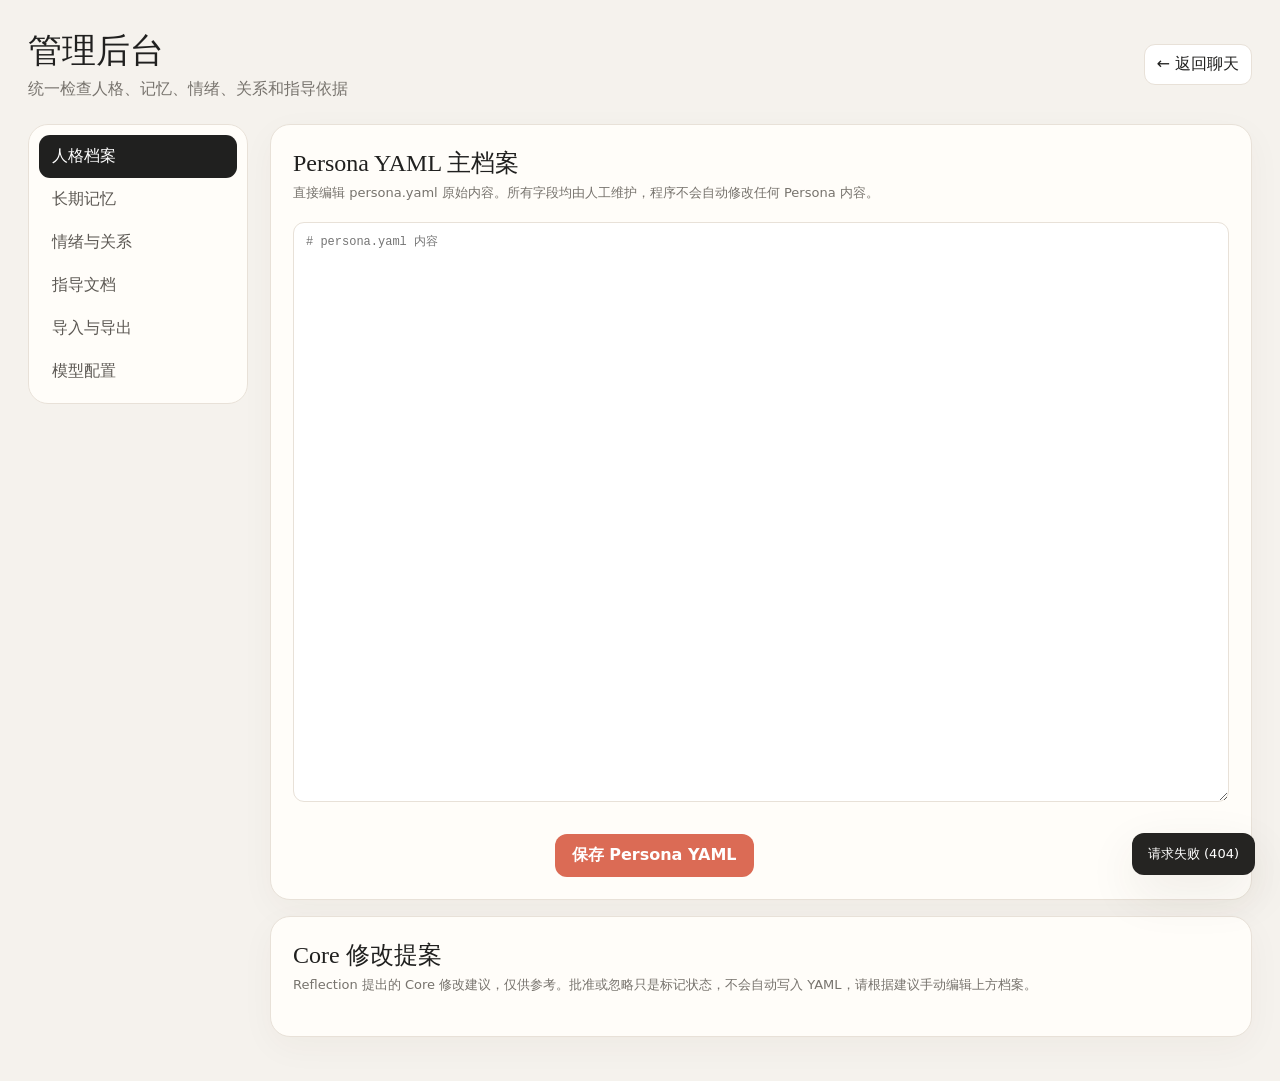
==== static/admin.html @ af9d1a65 "适配了一下online模型" ====
<!doctype html>
<html lang="zh-CN">
<head>
  <meta charset="utf-8">
  <meta name="viewport" content="width=device-width,initial-scale=1">
  <title>Persona Chat · 管理后台</title>
  <link rel="stylesheet" href="/static/styles.css?v=20260731-admin-refresh">
  <script defer src="/static/admin.js?v=20260811-agent-models"></script>
</head>
<body class="admin-page">
  <main class="admin-shell">
    <header class="admin-header"><div class="admin-title"><h1>管理后台</h1><p>统一检查人格、记忆、情绪、关系和指导依据</p></div><a class="ghost" href="/">← 返回聊天</a></header>
    <div class="admin-layout">
      <nav class="admin-nav">
        <button class="tab-button active" data-tab="persona">人格档案</button>
        <button class="tab-button" data-tab="memory">长期记忆</button>
        <button class="tab-button" data-tab="state">情绪与关系</button>
        <button class="tab-button" data-tab="guidance">指导文档</button>
        <button class="tab-button" data-tab="data">导入与导出</button>
        <button class="tab-button" data-tab="model">模型配置</button>
      </nav>
      <section class="admin-content">
        <div class="tab-panel active" id="tab-persona">
          <article class="panel-card"><h2>Persona YAML 主档案</h2><p>直接编辑 persona.yaml 原始内容。所有字段均由人工维护，程序不会自动修改任何 Persona 内容。</p><form id="personaProfileForm" class="form-grid persona-profile-form"></form></article>
          <article class="panel-card"><h2>Core 修改提案</h2><p>Reflection 提出的 Core 修改建议，仅供参考。批准或忽略只是标记状态，不会自动写入 YAML，请根据建议手动编辑上方档案。</p><div id="proposalList" class="list"></div></article>
        </div>
        <div class="tab-panel" id="tab-memory">
          <article class="panel-card"><h2>AI Memory</h2><p>这里只维护 AI 自身可被视为事实的长期记忆。它只能来自后台手工录入、YAML 直改或历史资料导入，不会从聊天自动生成。</p><form id="aiMemoryForm" class="form-grid"><div class="field"><label>分类</label><select id="aiMemoryCategory"><option value="episodic">episodic</option><option value="semantic">semantic</option><option value="emotional">emotional</option><option value="shared_experience">shared_experience</option></select></div><div class="field"><label>内容</label><input id="aiMemoryContent" required placeholder="例如：我和对方第一次一起看海"></div><div class="field"><label>来源</label><input id="aiMemorySource" placeholder="例如：admin / import"></div><div class="form-actions"><button class="primary">添加 AI Memory</button></div></form><div class="list" id="aiMemoryList"></div></article>
          <article class="panel-card"><h2>Contact Memory</h2><p>这部分来自当前联系人的聊天总结，只保留 episodic / semantic / emotional。Reflection 会自动提取，你也可以手工补充或删除。</p><form id="memoryForm" class="form-grid"><div class="field"><label>分类</label><select id="memoryCategory"></select></div><div class="field"><label>内容</label><input id="memoryContent" required placeholder="例如：对方喜欢猫"></div><div class="field"><label><input id="memorySensitive" type="checkbox"> 标记为敏感信息</label></div><div class="form-actions"><button class="primary">添加 Contact Memory</button></div></form><div class="list" id="memoryList"></div></article>
        </div>
        <div class="tab-panel" id="tab-state">
          <article class="panel-card"><h2>关系状态</h2><p>当前实现会持续维护六个关系维度，并在严重事件时允许阶段降级。这里可以手工确认阶段，同时查看最近变化记录。</p><div class="form-grid"><div class="field"><label>当前阶段</label><select id="relationshipLevel"></select></div><div class="field"><label>阶段说明</label><div id="relationshipSuggestion" class="code-note">暂无阶段说明</div></div></div><div id="relationshipDimensions" class="metric-grid"></div><div class="form-actions"><button id="saveRelationship" class="primary">保存当前阶段</button></div></article>
          <article class="panel-card"><h2>关系事件</h2><p>每次 LLM 判断导致的分值变化都会记录在案，便于检查为什么信任、熟悉度或亲密感发生波动。</p><div class="list" id="relationshipEventList"></div></article>
          <article class="panel-card"><h2>情绪记录</h2><p>置信度低于 0.75 的情绪默认等待人工确认。</p><div class="list" id="emotionList"></div></article>
        </div>
        <div class="tab-panel" id="tab-guidance">
          <article class="panel-card"><h2>聊天指导文档</h2><p>当前支持 Markdown。本地关键词检索会按章节选取最相关片段。</p><div class="split"><div><div class="list" id="guidanceList"></div></div><form id="guidanceForm"><div class="field"><label>文件名</label><input id="guidanceName" placeholder="聊天原则.md" required></div><div class="field"><label>Markdown 内容</label><textarea id="guidanceContent" rows="15" placeholder="# 聊天原则"></textarea></div><div class="form-actions"><button class="primary">保存文档</button></div></form></div></article>
        </div>
        <div class="tab-panel" id="tab-data">
          <article class="panel-card"><h2>导入历史聊天</h2><p>每行格式为“我: 内容”或“对方: 内容”。“我”会记为已发送，“对方”会记为收到。</p><form id="importForm"><div class="field"><textarea id="importText" rows="13" placeholder="对方: 今天好累呀&#10;我: 那你先休息会儿"></textarea></div><div class="form-actions"><button class="primary">导入聊天记录</button></div></form></article>
          <article class="panel-card"><h2>数据导出</h2><p>导出联系人、真实聊天、人格、记忆、情绪、关系与生成记录为一个 JSON 文件。</p><a class="primary" href="/api/export" download>导出全部数据</a></article>
        </div>
        <div class="tab-panel" id="tab-model">
          <article class="panel-card"><h2>模型供应商</h2><p>默认供应商由 AGENT_PROMPT_COMPOSER_* 变量映射；额外供应商通过 MODEL_PROVIDERS_JSON 声明，密钥不会写入数据库。</p><div id="modelList" class="list"></div><div class="code-note">默认变量：AGENT_PROMPT_COMPOSER_BASE_URL、AGENT_PROMPT_COMPOSER_API_KEY、AGENT_PROMPT_COMPOSER_MODEL<br>可选变量：MODEL_PROVIDERS_JSON</div></article>
          <article class="panel-card">
            <h2>各节点模型配置</h2>
            <p>为每个处理节点单独指定模型名称与 Thinking 模式。保存后立即生效，无需重启，覆盖 .env 中的对应配置。</p>
            <div id="agentModelList" class="list"></div>
          </article>
        </div>
      </section>
    </div>
  </main>
  <div class="toast" id="toast"></div>
</body>
</html>
---- static/styles.css ----
.split.split-stacked{display:grid;gap:18px}.persona-section{border:1px solid var(--line);border-radius:16px;padding:18px;background:#fff}.section-heading{margin-bottom:12px}.section-heading h3{margin:0 0 4px;font-size:18px}.section-heading p{margin:0;color:var(--muted);font-size:12px}.metric-grid{display:grid;grid-template-columns:repeat(auto-fit,minmax(220px,1fr));gap:12px;margin-top:18px}.metric-card{border:1px solid var(--line);border-radius:14px;padding:14px;background:#fff}.metric-head{display:flex;justify-content:space-between;align-items:center;margin-bottom:8px;font-size:13px}.metric-head strong{font-size:20px}.metric-track{height:10px;border-radius:999px;background:#f1ebe4;overflow:hidden}.metric-track span{display:block;height:100%;border-radius:999px;background:linear-gradient(90deg,#db6b55,#e9a08f)}.proposal-item{align-items:flex-start}.badge-status{display:inline-block;margin-left:8px;padding:3px 8px;border-radius:999px;background:#f3ece6;color:#6a625b;font-size:11px;font-weight:700}.code-note{white-space:pre-wrap}@media (max-width:960px){.metric-grid{grid-template-columns:1fr}.split.split-stacked{grid-template-columns:1fr}}
:root{--bg:#f5f2ed;--panel:#fffdf9;--ink:#20201f;--muted:#77736d;--line:#e8e1d8;--accent:#db6b55;--accent-dark:#b94f3c;--soft:#f8e8e2;--green:#4c846c;--shadow:0 18px 50px rgba(70,50,35,.09);font-family:Inter,"Microsoft YaHei",system-ui,sans-serif;color:var(--ink)}*{box-sizing:border-box}body{margin:0;background:radial-gradient(circle at 85% 0,#f9ddd5 0,transparent 24%),var(--bg);min-height:100vh}button,input,textarea,select{font:inherit}.app-shell{display:grid;grid-template-columns:280px minmax(0,1fr);height:100vh;max-width:1500px;margin:auto;background:rgba(255,253,249,.78);box-shadow:var(--shadow)}.sidebar{display:flex;flex-direction:column;padding:28px 20px;border-right:1px solid var(--line);background:rgba(248,244,238,.86);backdrop-filter:blur(20px)}.brand{display:flex;align-items:center;gap:12px;margin:0 8px 36px}.brand-mark{display:grid;place-items:center;width:40px;height:40px;border-radius:14px;background:var(--ink);color:white;font-family:Georgia;font-size:22px}.brand div{display:flex;flex-direction:column}.brand small,.contact small{color:var(--muted);margin-top:3px}.section-label{margin:0 10px 10px;color:var(--muted);font-size:12px;text-transform:uppercase;letter-spacing:.13em}.contact{display:flex;gap:12px;align-items:center;border:0;border-radius:16px;padding:12px;width:100%;text-align:left;background:transparent;color:inherit}.contact.active{background:#fff;box-shadow:0 8px 24px rgba(70,50,35,.07)}.contact>span:last-child{display:flex;flex-direction:column}.avatar{display:grid;place-items:center;width:42px;height:42px;border-radius:50%;background:linear-gradient(145deg,#ecaa98,#d45d4a);color:#fff;font-weight:700}.sidebar-bottom{margin-top:auto;display:grid;gap:9px}.privacy-note{font-size:11px;line-height:1.6;color:var(--muted);padding:5px 8px}.conversation{min-width:0;display:grid;grid-template-rows:auto 1fr auto auto;height:100vh}.topbar{display:flex;justify-content:space-between;align-items:center;padding:23px 34px;border-bottom:1px solid var(--line);background:rgba(255,253,249,.8);backdrop-filter:blur(18px)}h1{font-size:20px;margin:0}.topbar p{margin:4px 0 0;color:var(--muted);font-size:12px}.status-pill,.tag{padding:7px 12px;border-radius:999px;background:#edf5f0;color:var(--green);font-size:12px}.messages{overflow:auto;padding:32px clamp(22px,7vw,110px);display:flex;flex-direction:column;gap:18px}.empty-state{margin:auto;text-align:center;color:var(--muted);max-width:360px}.empty-state strong{display:block;color:var(--ink);font:28px Georgia;margin-bottom:8px}.message{max-width:min(70%,680px);display:flex;flex-direction:column;gap:7px}.message.user{align-self:flex-start}.message.assistant{align-self:flex-end;align-items:flex-end}.bubble{padding:13px 16px;border-radius:18px;line-height:1.65;white-space:pre-wrap;word-break:break-word}.user .bubble{background:#fff;border-bottom-left-radius:5px;box-shadow:0 8px 28px rgba(70,50,35,.06)}.assistant .bubble{background:var(--ink);color:#fff;border-bottom-right-radius:5px}.message time{font-size:10px;color:var(--muted);padding:0 5px}.message-images{display:flex;gap:8px;flex-wrap:wrap}.message-images img{width:140px;height:110px;border-radius:14px;object-fit:cover}.draft-zone{padding:18px clamp(22px,7vw,110px);border-top:1px solid var(--line);background:#fffaf6;max-height:43vh;overflow:auto}.strategy{display:flex;gap:12px;align-items:flex-start;margin-bottom:12px}.strategy span{white-space:nowrap;background:var(--soft);color:var(--accent-dark);padding:5px 9px;border-radius:8px;font-size:11px;font-weight:700}.strategy p{margin:2px 0;color:#5e5751;font-size:13px;line-height:1.6}.candidate-grid{display:grid;grid-template-columns:repeat(3,1fr);gap:12px}.candidate-card{background:white;border:1px solid var(--line);border-radius:15px;padding:12px;display:grid;gap:10px}.candidate-card textarea{border:0;resize:vertical;min-height:76px;outline:0;line-height:1.55;color:var(--ink)}.candidate-actions{display:flex;gap:7px}.candidate-actions button{flex:1}.composer-wrap{padding:15px clamp(22px,7vw,110px) 18px;background:var(--panel)}.composer{display:flex;align-items:flex-end;gap:9px;background:#fff;border:1px solid var(--line);border-radius:19px;padding:8px;box-shadow:0 10px 35px rgba(70,50,35,.07)}.composer:focus-within{border-color:#df9a89;box-shadow:0 0 0 3px #f8e5df}.composer textarea{flex:1;border:0;outline:0;resize:none;max-height:130px;padding:10px 4px;background:transparent;line-height:1.5}.primary,.small-primary{border:0;border-radius:12px;background:var(--accent);color:white;padding:11px 17px;font-weight:700;cursor:pointer}.primary:hover,.small-primary:hover{background:var(--accent-dark)}button:disabled{opacity:.55;cursor:wait}.ghost,.secondary,.danger{border:1px solid var(--line);border-radius:11px;background:#fff;color:var(--ink);padding:9px 12px;text-decoration:none;cursor:pointer}.ghost:hover,.secondary:hover{background:#f7f1ec}.danger{color:#aa4435;border-color:#efd3cd}.full{width:100%}.center{text-align:center}.icon-button{display:grid;place-items:center;width:38px;height:38px;border-radius:12px;background:#f7f3ef;font-size:22px;cursor:pointer}.composer-hint{margin:7px 4px 0;font-size:10px;color:var(--muted)}.image-preview{display:flex;gap:8px;margin-bottom:8px}.preview-item{position:relative}.preview-item img{width:68px;height:58px;object-fit:cover;border-radius:10px}.preview-item button{position:absolute;right:-5px;top:-5px;border:0;width:20px;height:20px;border-radius:50%;background:#222;color:#fff;cursor:pointer}.toast{position:fixed;right:25px;bottom:25px;background:#252422;color:#fff;padding:12px 16px;border-radius:12px;box-shadow:var(--shadow);opacity:0;transform:translateY(12px);pointer-events:none;transition:.2s;max-width:460px;font-size:13px}.toast.show{opacity:1;transform:none}.hidden{display:none!important}
/* Admin */.admin-page{background:var(--bg)}.admin-shell{max-width:1280px;margin:0 auto;padding:28px}.admin-header{display:flex;justify-content:space-between;align-items:center;margin-bottom:24px}.admin-title h1{font:34px Georgia;margin-bottom:5px}.admin-title p{color:var(--muted);margin:0}.admin-layout{display:grid;grid-template-columns:220px 1fr;gap:22px}.admin-nav{background:var(--panel);border:1px solid var(--line);border-radius:20px;padding:10px;height:max-content;position:sticky;top:20px}.tab-button{width:100%;text-align:left;padding:11px 13px;border:0;background:transparent;border-radius:11px;cursor:pointer;color:#5d5954}.tab-button.active{background:var(--ink);color:white}.admin-content{min-width:0}.tab-panel{display:none}.tab-panel.active{display:block}.panel-card{background:var(--panel);border:1px solid var(--line);border-radius:20px;padding:22px;margin-bottom:16px;box-shadow:0 10px 35px rgba(70,50,35,.04)}.panel-card h2{margin:0 0 5px;font:24px Georgia}.panel-card>p{color:var(--muted);margin:0 0 20px;font-size:13px}.form-grid{display:grid;grid-template-columns:1fr 1fr;gap:15px}.field{display:grid;gap:6px}.field.full-row{grid-column:1/-1}.field label{font-size:12px;color:#645f59;font-weight:700}.field input,.field textarea,.field select,.inline-input{width:100%;border:1px solid var(--line);border-radius:11px;padding:10px 12px;background:white;outline:none}.field textarea{min-height:100px;resize:vertical}.field input:focus,.field textarea:focus,.field select:focus{border-color:#dc927f}.form-actions{display:flex;justify-content:flex-end;gap:8px;margin-top:17px}.list{display:grid;gap:9px}.list-item{display:grid;grid-template-columns:1fr auto;gap:12px;align-items:center;border:1px solid var(--line);background:white;border-radius:13px;padding:12px}.list-item h3{font-size:14px;margin:0 0 4px}.list-item p{font-size:12px;color:var(--muted);margin:0;line-height:1.5}.list-actions{display:flex;gap:6px}.badge-warn{color:#a55a23;background:#fff0db;padding:4px 8px;border-radius:99px;font-size:10px}.badge-sensitive{color:#983f58;background:#fbe8ee;padding:4px 8px;border-radius:99px;font-size:10px}.split{display:grid;grid-template-columns:1fr 1fr;gap:16px}.code-note{font-family:Consolas,monospace;background:#f5f1ec;border-radius:10px;padding:12px;font-size:12px;color:#655f58;line-height:1.6}.loading:after{content:"";display:inline-block;width:12px;height:12px;margin-left:7px;border:2px solid currentColor;border-right-color:transparent;border-radius:50%;animation:spin .7s linear infinite}@keyframes spin{to{transform:rotate(360deg)}}@media(max-width:850px){.app-shell{grid-template-columns:1fr}.sidebar{display:none}.candidate-grid,.form-grid,.split{grid-template-columns:1fr}.message{max-width:88%}.admin-layout{grid-template-columns:1fr}.admin-nav{position:static;display:flex;overflow:auto}.tab-button{white-space:nowrap;width:auto}.admin-shell{padding:16px}.topbar,.messages,.draft-zone,.composer-wrap{padding-left:17px;padding-right:17px}}
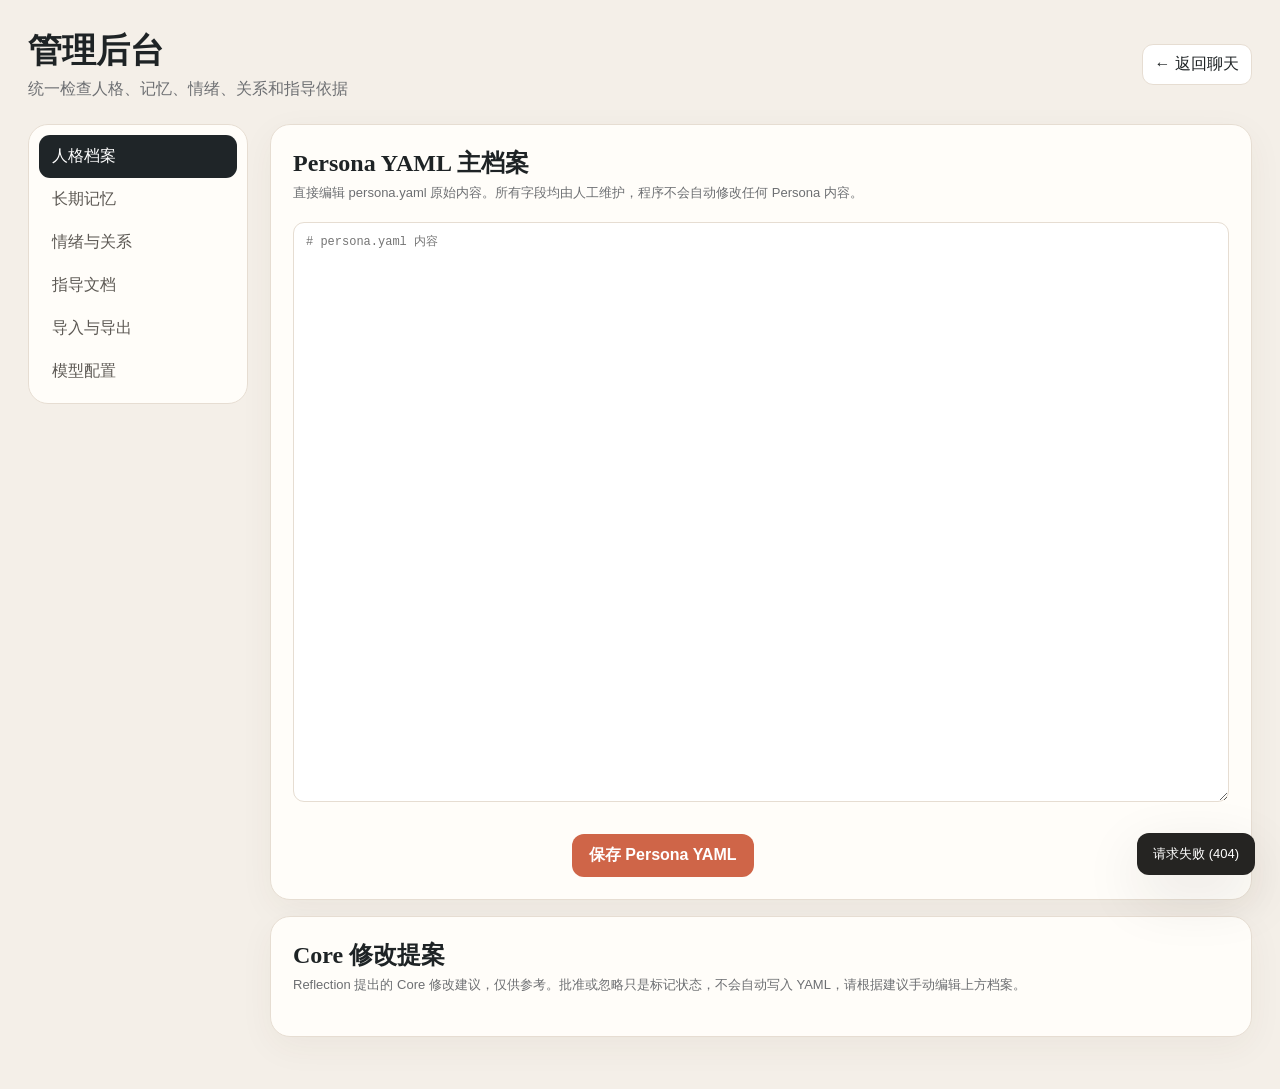
==== commit 84b584b3: "1.1.7 优化了前端设计" ====
--- a/static/admin.html
+++ b/static/admin.html
@@ -4,7 +4,7 @@
   <meta charset="utf-8">
   <meta name="viewport" content="width=device-width,initial-scale=1">
   <title>Persona Chat · 管理后台</title>
-  <link rel="stylesheet" href="/static/styles.css?v=20260731-admin-refresh">
+  <link rel="stylesheet" href="/static/styles.css?v=20260813a">
   <script defer src="/static/admin.js?v=20260811-agent-models"></script>
 </head>
 <body class="admin-page">
--- a/static/styles.css
+++ b/static/styles.css
@@ -1,3 +1,969 @@
-.split.split-stacked{display:grid;gap:18px}.persona-section{border:1px solid var(--line);border-radius:16px;padding:18px;background:#fff}.section-heading{margin-bottom:12px}.section-heading h3{margin:0 0 4px;font-size:18px}.section-heading p{margin:0;color:var(--muted);font-size:12px}.metric-grid{display:grid;grid-template-columns:repeat(auto-fit,minmax(220px,1fr));gap:12px;margin-top:18px}.metric-card{border:1px solid var(--line);border-radius:14px;padding:14px;background:#fff}.metric-head{display:flex;justify-content:space-between;align-items:center;margin-bottom:8px;font-size:13px}.metric-head strong{font-size:20px}.metric-track{height:10px;border-radius:999px;background:#f1ebe4;overflow:hidden}.metric-track span{display:block;height:100%;border-radius:999px;background:linear-gradient(90deg,#db6b55,#e9a08f)}.proposal-item{align-items:flex-start}.badge-status{display:inline-block;margin-left:8px;padding:3px 8px;border-radius:999px;background:#f3ece6;color:#6a625b;font-size:11px;font-weight:700}.code-note{white-space:pre-wrap}@media (max-width:960px){.metric-grid{grid-template-columns:1fr}.split.split-stacked{grid-template-columns:1fr}}
-:root{--bg:#f5f2ed;--panel:#fffdf9;--ink:#20201f;--muted:#77736d;--line:#e8e1d8;--accent:#db6b55;--accent-dark:#b94f3c;--soft:#f8e8e2;--green:#4c846c;--shadow:0 18px 50px rgba(70,50,35,.09);font-family:Inter,"Microsoft YaHei",system-ui,sans-serif;color:var(--ink)}*{box-sizing:border-box}body{margin:0;background:radial-gradient(circle at 85% 0,#f9ddd5 0,transparent 24%),var(--bg);min-height:100vh}button,input,textarea,select{font:inherit}.app-shell{display:grid;grid-template-columns:280px minmax(0,1fr);height:100vh;max-width:1500px;margin:auto;background:rgba(255,253,249,.78);box-shadow:var(--shadow)}.sidebar{display:flex;flex-direction:column;padding:28px 20px;border-right:1px solid var(--line);background:rgba(248,244,238,.86);backdrop-filter:blur(20px)}.brand{display:flex;align-items:center;gap:12px;margin:0 8px 36px}.brand-mark{display:grid;place-items:center;width:40px;height:40px;border-radius:14px;background:var(--ink);color:white;font-family:Georgia;font-size:22px}.brand div{display:flex;flex-direction:column}.brand small,.contact small{color:var(--muted);margin-top:3px}.section-label{margin:0 10px 10px;color:var(--muted);font-size:12px;text-transform:uppercase;letter-spacing:.13em}.contact{display:flex;gap:12px;align-items:center;border:0;border-radius:16px;padding:12px;width:100%;text-align:left;background:transparent;color:inherit}.contact.active{background:#fff;box-shadow:0 8px 24px rgba(70,50,35,.07)}.contact>span:last-child{display:flex;flex-direction:column}.avatar{display:grid;place-items:center;width:42px;height:42px;border-radius:50%;background:linear-gradient(145deg,#ecaa98,#d45d4a);color:#fff;font-weight:700}.sidebar-bottom{margin-top:auto;display:grid;gap:9px}.privacy-note{font-size:11px;line-height:1.6;color:var(--muted);padding:5px 8px}.conversation{min-width:0;display:grid;grid-template-rows:auto 1fr auto auto;height:100vh}.topbar{display:flex;justify-content:space-between;align-items:center;padding:23px 34px;border-bottom:1px solid var(--line);background:rgba(255,253,249,.8);backdrop-filter:blur(18px)}h1{font-size:20px;margin:0}.topbar p{margin:4px 0 0;color:var(--muted);font-size:12px}.status-pill,.tag{padding:7px 12px;border-radius:999px;background:#edf5f0;color:var(--green);font-size:12px}.messages{overflow:auto;padding:32px clamp(22px,7vw,110px);display:flex;flex-direction:column;gap:18px}.empty-state{margin:auto;text-align:center;color:var(--muted);max-width:360px}.empty-state strong{display:block;color:var(--ink);font:28px Georgia;margin-bottom:8px}.message{max-width:min(70%,680px);display:flex;flex-direction:column;gap:7px}.message.user{align-self:flex-start}.message.assistant{align-self:flex-end;align-items:flex-end}.bubble{padding:13px 16px;border-radius:18px;line-height:1.65;white-space:pre-wrap;word-break:break-word}.user .bubble{background:#fff;border-bottom-left-radius:5px;box-shadow:0 8px 28px rgba(70,50,35,.06)}.assistant .bubble{background:var(--ink);color:#fff;border-bottom-right-radius:5px}.message time{font-size:10px;color:var(--muted);padding:0 5px}.message-images{display:flex;gap:8px;flex-wrap:wrap}.message-images img{width:140px;height:110px;border-radius:14px;object-fit:cover}.draft-zone{padding:18px clamp(22px,7vw,110px);border-top:1px solid var(--line);background:#fffaf6;max-height:43vh;overflow:auto}.strategy{display:flex;gap:12px;align-items:flex-start;margin-bottom:12px}.strategy span{white-space:nowrap;background:var(--soft);color:var(--accent-dark);padding:5px 9px;border-radius:8px;font-size:11px;font-weight:700}.strategy p{margin:2px 0;color:#5e5751;font-size:13px;line-height:1.6}.candidate-grid{display:grid;grid-template-columns:repeat(3,1fr);gap:12px}.candidate-card{background:white;border:1px solid var(--line);border-radius:15px;padding:12px;display:grid;gap:10px}.candidate-card textarea{border:0;resize:vertical;min-height:76px;outline:0;line-height:1.55;color:var(--ink)}.candidate-actions{display:flex;gap:7px}.candidate-actions button{flex:1}.composer-wrap{padding:15px clamp(22px,7vw,110px) 18px;background:var(--panel)}.composer{display:flex;align-items:flex-end;gap:9px;background:#fff;border:1px solid var(--line);border-radius:19px;padding:8px;box-shadow:0 10px 35px rgba(70,50,35,.07)}.composer:focus-within{border-color:#df9a89;box-shadow:0 0 0 3px #f8e5df}.composer textarea{flex:1;border:0;outline:0;resize:none;max-height:130px;padding:10px 4px;background:transparent;line-height:1.5}.primary,.small-primary{border:0;border-radius:12px;background:var(--accent);color:white;padding:11px 17px;font-weight:700;cursor:pointer}.primary:hover,.small-primary:hover{background:var(--accent-dark)}button:disabled{opacity:.55;cursor:wait}.ghost,.secondary,.danger{border:1px solid var(--line);border-radius:11px;background:#fff;color:var(--ink);padding:9px 12px;text-decoration:none;cursor:pointer}.ghost:hover,.secondary:hover{background:#f7f1ec}.danger{color:#aa4435;border-color:#efd3cd}.full{width:100%}.center{text-align:center}.icon-button{display:grid;place-items:center;width:38px;height:38px;border-radius:12px;background:#f7f3ef;font-size:22px;cursor:pointer}.composer-hint{margin:7px 4px 0;font-size:10px;color:var(--muted)}.image-preview{display:flex;gap:8px;margin-bottom:8px}.preview-item{position:relative}.preview-item img{width:68px;height:58px;object-fit:cover;border-radius:10px}.preview-item button{position:absolute;right:-5px;top:-5px;border:0;width:20px;height:20px;border-radius:50%;background:#222;color:#fff;cursor:pointer}.toast{position:fixed;right:25px;bottom:25px;background:#252422;color:#fff;padding:12px 16px;border-radius:12px;box-shadow:var(--shadow);opacity:0;transform:translateY(12px);pointer-events:none;transition:.2s;max-width:460px;font-size:13px}.toast.show{opacity:1;transform:none}.hidden{display:none!important}
-/* Admin */.admin-page{background:var(--bg)}.admin-shell{max-width:1280px;margin:0 auto;padding:28px}.admin-header{display:flex;justify-content:space-between;align-items:center;margin-bottom:24px}.admin-title h1{font:34px Georgia;margin-bottom:5px}.admin-title p{color:var(--muted);margin:0}.admin-layout{display:grid;grid-template-columns:220px 1fr;gap:22px}.admin-nav{background:var(--panel);border:1px solid var(--line);border-radius:20px;padding:10px;height:max-content;position:sticky;top:20px}.tab-button{width:100%;text-align:left;padding:11px 13px;border:0;background:transparent;border-radius:11px;cursor:pointer;color:#5d5954}.tab-button.active{background:var(--ink);color:white}.admin-content{min-width:0}.tab-panel{display:none}.tab-panel.active{display:block}.panel-card{background:var(--panel);border:1px solid var(--line);border-radius:20px;padding:22px;margin-bottom:16px;box-shadow:0 10px 35px rgba(70,50,35,.04)}.panel-card h2{margin:0 0 5px;font:24px Georgia}.panel-card>p{color:var(--muted);margin:0 0 20px;font-size:13px}.form-grid{display:grid;grid-template-columns:1fr 1fr;gap:15px}.field{display:grid;gap:6px}.field.full-row{grid-column:1/-1}.field label{font-size:12px;color:#645f59;font-weight:700}.field input,.field textarea,.field select,.inline-input{width:100%;border:1px solid var(--line);border-radius:11px;padding:10px 12px;background:white;outline:none}.field textarea{min-height:100px;resize:vertical}.field input:focus,.field textarea:focus,.field select:focus{border-color:#dc927f}.form-actions{display:flex;justify-content:flex-end;gap:8px;margin-top:17px}.list{display:grid;gap:9px}.list-item{display:grid;grid-template-columns:1fr auto;gap:12px;align-items:center;border:1px solid var(--line);background:white;border-radius:13px;padding:12px}.list-item h3{font-size:14px;margin:0 0 4px}.list-item p{font-size:12px;color:var(--muted);margin:0;line-height:1.5}.list-actions{display:flex;gap:6px}.badge-warn{color:#a55a23;background:#fff0db;padding:4px 8px;border-radius:99px;font-size:10px}.badge-sensitive{color:#983f58;background:#fbe8ee;padding:4px 8px;border-radius:99px;font-size:10px}.split{display:grid;grid-template-columns:1fr 1fr;gap:16px}.code-note{font-family:Consolas,monospace;background:#f5f1ec;border-radius:10px;padding:12px;font-size:12px;color:#655f58;line-height:1.6}.loading:after{content:"";display:inline-block;width:12px;height:12px;margin-left:7px;border:2px solid currentColor;border-right-color:transparent;border-radius:50%;animation:spin .7s linear infinite}@keyframes spin{to{transform:rotate(360deg)}}@media(max-width:850px){.app-shell{grid-template-columns:1fr}.sidebar{display:none}.candidate-grid,.form-grid,.split{grid-template-columns:1fr}.message{max-width:88%}.admin-layout{grid-template-columns:1fr}.admin-nav{position:static;display:flex;overflow:auto}.tab-button{white-space:nowrap;width:auto}.admin-shell{padding:16px}.topbar,.messages,.draft-zone,.composer-wrap{padding-left:17px;padding-right:17px}}
+:root {
+  --bg: #f4efe8;
+  --bg-soft: #fffaf2;
+  --panel: #fffdf9;
+  --panel-elevated: rgba(255, 252, 247, 0.92);
+  --ink: #1e2325;
+  --muted: #6d6f72;
+  --line: #e6ddd2;
+  --accent: #cf6548;
+  --accent-dark: #a94d35;
+  --soft: #fbe6da;
+  --green: #3f7d63;
+  --danger: #aa4435;
+  --radius-lg: 20px;
+  --radius-md: 14px;
+  --shadow-main: 0 20px 60px rgba(45, 33, 24, 0.11);
+  --shadow-soft: 0 10px 30px rgba(45, 33, 24, 0.07);
+  color: var(--ink);
+  font-family: "Avenir Next", "Segoe UI", "PingFang SC", "Hiragino Sans GB", "Microsoft YaHei", sans-serif;
+}
+
+* {
+  box-sizing: border-box;
+}
+
+html,
+body {
+  min-height: 100dvh;
+}
+
+body {
+  margin: 0;
+  background:
+    radial-gradient(circle at 78% -5%, #f9d9cc 0%, transparent 27%),
+    radial-gradient(circle at -10% 70%, #f7e6d9 0%, transparent 34%),
+    var(--bg);
+}
+
+button,
+input,
+textarea,
+select {
+  font: inherit;
+}
+
+button,
+a,
+input,
+textarea,
+select {
+  transition: background-color 0.2s ease, border-color 0.2s ease, box-shadow 0.2s ease, transform 0.2s ease;
+}
+
+button:focus-visible,
+a:focus-visible,
+input:focus-visible,
+textarea:focus-visible,
+select:focus-visible {
+  outline: 2px solid #d67558;
+  outline-offset: 2px;
+}
+
+.chat-page .app-shell,
+.admin-page .admin-shell {
+  animation: reveal-up 0.45s ease-out both;
+}
+
+@keyframes reveal-up {
+  from {
+    opacity: 0;
+    transform: translateY(8px);
+  }
+
+  to {
+    opacity: 1;
+    transform: translateY(0);
+  }
+}
+
+.app-shell {
+  display: grid;
+  grid-template-columns: 300px minmax(0, 1fr);
+  max-width: 1520px;
+  min-height: 100dvh;
+  margin: 0 auto;
+  background: var(--panel-elevated);
+  box-shadow: var(--shadow-main);
+}
+
+.sidebar {
+  display: flex;
+  flex-direction: column;
+  gap: 10px;
+  padding: 26px 20px;
+  border-right: 1px solid var(--line);
+  background: rgba(249, 244, 236, 0.9);
+  backdrop-filter: blur(16px);
+}
+
+.brand {
+  display: flex;
+  align-items: center;
+  gap: 12px;
+  margin: 0 8px 28px;
+}
+
+.brand-mark {
+  display: grid;
+  place-items: center;
+  width: 42px;
+  height: 42px;
+  border-radius: 14px;
+  background: linear-gradient(130deg, #2a3236, #1d2326);
+  color: #fff;
+  font-family: Georgia, "Times New Roman", serif;
+  font-size: 22px;
+}
+
+.brand div {
+  display: flex;
+  flex-direction: column;
+}
+
+.brand small,
+.contact small {
+  margin-top: 3px;
+  color: var(--muted);
+}
+
+.section-label {
+  margin: 0 10px 10px;
+  color: var(--muted);
+  font-size: 12px;
+  text-transform: uppercase;
+  letter-spacing: 0.13em;
+}
+
+.contact {
+  display: flex;
+  width: 100%;
+  gap: 12px;
+  align-items: center;
+  padding: 12px;
+  border: 0;
+  border-radius: 16px;
+  text-align: left;
+  color: inherit;
+  background: transparent;
+}
+
+.contact.active {
+  background: #fff;
+  box-shadow: 0 8px 24px rgba(70, 50, 35, 0.09);
+}
+
+.contact > span:last-child {
+  display: flex;
+  flex-direction: column;
+}
+
+.avatar {
+  display: grid;
+  place-items: center;
+  width: 42px;
+  height: 42px;
+  border-radius: 999px;
+  background: linear-gradient(145deg, #e9a38f, #cc5744);
+  color: #fff;
+  font-weight: 700;
+}
+
+.sidebar-bottom {
+  display: grid;
+  gap: 9px;
+  margin-top: auto;
+}
+
+.privacy-note {
+  margin: 0;
+  padding: 6px 8px;
+  color: var(--muted);
+  font-size: 11px;
+  line-height: 1.6;
+}
+
+.conversation {
+  display: grid;
+  min-width: 0;
+  min-height: 100dvh;
+  grid-template-rows: auto minmax(240px, 1fr) auto auto;
+}
+
+.topbar {
+  display: flex;
+  justify-content: space-between;
+  align-items: center;
+  gap: 16px;
+  padding: 23px 34px;
+  border-bottom: 1px solid var(--line);
+  background: rgba(255, 253, 249, 0.82);
+  backdrop-filter: blur(10px);
+}
+
+h1 {
+  margin: 0;
+  font-size: 20px;
+}
+
+.topbar p {
+  margin: 4px 0 0;
+  color: var(--muted);
+  font-size: 12px;
+}
+
+.status-pill,
+.tag {
+  display: inline-flex;
+  align-items: center;
+  justify-content: center;
+  padding: 7px 12px;
+  border-radius: 999px;
+  background: #edf5f0;
+  color: var(--green);
+  font-size: 12px;
+  font-weight: 700;
+  white-space: nowrap;
+}
+
+.messages {
+  display: flex;
+  flex-direction: column;
+  gap: 18px;
+  overflow: auto;
+  padding: 32px clamp(22px, 7vw, 110px);
+  scroll-behavior: smooth;
+}
+
+.empty-state {
+  max-width: 400px;
+  margin: auto;
+  text-align: center;
+  color: var(--muted);
+}
+
+.empty-state strong {
+  display: block;
+  margin-bottom: 8px;
+  color: var(--ink);
+  font-family: Georgia, "Times New Roman", serif;
+  font-size: 28px;
+}
+
+.message {
+  display: flex;
+  flex-direction: column;
+  gap: 7px;
+  max-width: min(72%, 700px);
+}
+
+.message.user {
+  align-self: flex-start;
+}
+
+.message.assistant {
+  align-self: flex-end;
+  align-items: flex-end;
+}
+
+.bubble {
+  padding: 13px 16px;
+  border-radius: 18px;
+  line-height: 1.65;
+  white-space: pre-wrap;
+  word-break: break-word;
+}
+
+.user .bubble {
+  background: #fff;
+  border-bottom-left-radius: 5px;
+  box-shadow: 0 8px 24px rgba(70, 50, 35, 0.08);
+}
+
+.assistant .bubble {
+  color: #fff;
+  background: #1f2629;
+  border-bottom-right-radius: 5px;
+}
+
+.message time {
+  padding: 0 5px;
+  color: var(--muted);
+  font-size: 10px;
+}
+
+.draft-zone {
+  max-height: 43vh;
+  overflow: auto;
+  padding: 18px clamp(22px, 7vw, 110px);
+  border-top: 1px solid var(--line);
+  background: linear-gradient(180deg, #fffaf6 0%, #fff7f0 100%);
+}
+
+.strategy {
+  display: flex;
+  gap: 12px;
+  align-items: flex-start;
+  margin-bottom: 12px;
+}
+
+.strategy span {
+  padding: 5px 9px;
+  border-radius: 8px;
+  color: var(--accent-dark);
+  background: var(--soft);
+  font-size: 11px;
+  font-weight: 700;
+  white-space: nowrap;
+}
+
+.strategy p {
+  margin: 2px 0;
+  color: #5e5751;
+  font-size: 13px;
+  line-height: 1.6;
+}
+
+.candidate-grid {
+  display: grid;
+  grid-template-columns: repeat(3, minmax(0, 1fr));
+  gap: 12px;
+}
+
+.candidate-card {
+  display: grid;
+  gap: 10px;
+  padding: 12px;
+  border: 1px solid var(--line);
+  border-radius: 15px;
+  background: #fff;
+  animation: reveal-up 0.3s ease-out both;
+}
+
+.candidate-mode {
+  justify-self: start;
+  padding: 3px 8px;
+  border-radius: 99px;
+  color: #615b55;
+  background: #f3ede5;
+  font-size: 10px;
+  font-weight: 700;
+}
+
+.candidate-segments {
+  justify-self: start;
+  padding: 2px 8px;
+  border-radius: 99px;
+  color: #5f7078;
+  background: #edf3f7;
+  font-size: 10px;
+}
+
+.candidate-warning {
+  margin: 0;
+  padding: 7px 9px;
+  border-radius: 8px;
+  color: #a55a23;
+  background: #fff0db;
+  font-size: 11px;
+  line-height: 1.45;
+}
+
+.candidate-card textarea {
+  min-height: 76px;
+  padding: 2px 0;
+  border: 0;
+  color: var(--ink);
+  line-height: 1.55;
+  resize: vertical;
+  outline: 0;
+}
+
+.candidate-actions {
+  display: flex;
+  gap: 7px;
+}
+
+.candidate-actions button {
+  flex: 1;
+}
+
+.composer-wrap {
+  padding: 15px clamp(22px, 7vw, 110px) 18px;
+  background: var(--panel);
+}
+
+.generation-progress {
+  margin-bottom: 10px;
+  padding: 10px 12px;
+  border: 1px solid var(--line);
+  border-radius: 14px;
+  background: #fff9f3;
+}
+
+.generation-progress-head {
+  display: flex;
+  align-items: center;
+  justify-content: space-between;
+  margin-bottom: 7px;
+  color: #5d5954;
+  font-size: 12px;
+}
+
+.generation-progress-head strong {
+  color: #433f3a;
+  font-size: 12px;
+  letter-spacing: 0.01em;
+}
+
+.generation-progress-track {
+  position: relative;
+  height: 8px;
+  overflow: hidden;
+  border-radius: 999px;
+  background: #efe4d8;
+}
+
+.generation-progress-track span {
+  display: block;
+  height: 100%;
+  width: 0;
+  border-radius: 999px;
+  background: linear-gradient(90deg, #d96d4d, #e29c70);
+  transition: width 0.28s ease;
+}
+
+.composer {
+  display: flex;
+  align-items: flex-end;
+  gap: 9px;
+  padding: 8px;
+  border: 1px solid var(--line);
+  border-radius: 19px;
+  background: #fff;
+  box-shadow: var(--shadow-soft);
+}
+
+.composer:focus-within {
+  border-color: #df9a89;
+  box-shadow: 0 0 0 3px #f8e5df;
+}
+
+.composer textarea {
+  flex: 1;
+  max-height: 130px;
+  padding: 10px 4px;
+  border: 0;
+  background: transparent;
+  line-height: 1.5;
+  resize: none;
+  outline: 0;
+}
+
+.primary,
+.small-primary {
+  padding: 11px 17px;
+  border: 0;
+  border-radius: 12px;
+  color: #fff;
+  background: var(--accent);
+  font-weight: 700;
+  cursor: pointer;
+}
+
+.primary:hover,
+.small-primary:hover {
+  background: var(--accent-dark);
+}
+
+.ghost,
+.secondary,
+.danger {
+  padding: 9px 12px;
+  border: 1px solid var(--line);
+  border-radius: 11px;
+  color: var(--ink);
+  text-decoration: none;
+  background: #fff;
+  cursor: pointer;
+}
+
+.ghost:hover,
+.secondary:hover {
+  background: #f7f1ec;
+}
+
+.danger {
+  color: var(--danger);
+  border-color: #efd3cd;
+}
+
+button:disabled {
+  opacity: 0.55;
+  cursor: wait;
+}
+
+.full {
+  width: 100%;
+}
+
+.center {
+  text-align: center;
+}
+
+.composer-hint {
+  margin: 7px 4px 0;
+  color: var(--muted);
+  font-size: 10px;
+}
+
+.debug-tools {
+  display: grid;
+  gap: 8px;
+  padding: 10px 8px;
+  border: 1px solid var(--line);
+  border-radius: var(--radius-md);
+  background: #fffaf4;
+}
+
+.debug-toggle {
+  display: flex;
+  align-items: center;
+  justify-content: space-between;
+  gap: 10px;
+  color: #5d5954;
+  font-size: 12px;
+}
+
+.debug-toggle input {
+  width: 16px;
+  height: 16px;
+}
+
+.debug-link {
+  display: inline-flex;
+  align-items: center;
+  justify-content: center;
+  padding: 9px 12px;
+  border-radius: 10px;
+  color: #a55a23;
+  background: #fff0db;
+  text-decoration: none;
+  font-size: 12px;
+  font-weight: 700;
+}
+
+.debug-note {
+  margin: 0;
+  color: #77736d;
+  font-size: 11px;
+  line-height: 1.5;
+}
+
+.loading::after {
+  content: "";
+  display: inline-block;
+  width: 12px;
+  height: 12px;
+  margin-left: 7px;
+  border: 2px solid currentColor;
+  border-right-color: transparent;
+  border-radius: 50%;
+  animation: spin 0.7s linear infinite;
+}
+
+@keyframes spin {
+  to {
+    transform: rotate(360deg);
+  }
+}
+
+.toast {
+  position: fixed;
+  right: 25px;
+  bottom: 25px;
+  max-width: 460px;
+  padding: 12px 16px;
+  border-radius: 12px;
+  color: #fff;
+  background: #252422;
+  box-shadow: var(--shadow-main);
+  font-size: 13px;
+  opacity: 0;
+  transform: translateY(12px);
+  pointer-events: none;
+  transition: opacity 0.2s ease, transform 0.2s ease;
+}
+
+.toast.show {
+  opacity: 1;
+  transform: none;
+}
+
+.hidden {
+  display: none !important;
+}
+
+/* Admin */
+.admin-page {
+  background: var(--bg);
+}
+
+.admin-shell {
+  max-width: 1280px;
+  margin: 0 auto;
+  padding: 28px;
+}
+
+.admin-header {
+  display: flex;
+  justify-content: space-between;
+  align-items: center;
+  gap: 14px;
+  margin-bottom: 24px;
+}
+
+.admin-title h1 {
+  margin: 0 0 5px;
+  font-family: Georgia, "Times New Roman", serif;
+  font-size: 34px;
+}
+
+.admin-title p {
+  margin: 0;
+  color: var(--muted);
+}
+
+.admin-layout {
+  display: grid;
+  grid-template-columns: 220px 1fr;
+  gap: 22px;
+}
+
+.admin-nav {
+  position: sticky;
+  top: 20px;
+  height: max-content;
+  padding: 10px;
+  border: 1px solid var(--line);
+  border-radius: var(--radius-lg);
+  background: var(--panel);
+}
+
+.tab-button {
+  width: 100%;
+  padding: 11px 13px;
+  border: 0;
+  border-radius: 11px;
+  text-align: left;
+  color: #5d5954;
+  background: transparent;
+  cursor: pointer;
+}
+
+.tab-button.active {
+  color: #fff;
+  background: #1f2528;
+}
+
+.admin-content {
+  min-width: 0;
+}
+
+.tab-panel {
+  display: none;
+}
+
+.tab-panel.active {
+  display: block;
+}
+
+.panel-card {
+  margin-bottom: 16px;
+  padding: 22px;
+  border: 1px solid var(--line);
+  border-radius: var(--radius-lg);
+  background: var(--panel);
+  box-shadow: 0 10px 35px rgba(70, 50, 35, 0.05);
+}
+
+.panel-card h2 {
+  margin: 0 0 5px;
+  font-family: Georgia, "Times New Roman", serif;
+  font-size: 24px;
+}
+
+.panel-card > p {
+  margin: 0 0 20px;
+  color: var(--muted);
+  font-size: 13px;
+}
+
+.form-grid {
+  display: grid;
+  grid-template-columns: 1fr 1fr;
+  gap: 15px;
+}
+
+.field {
+  display: grid;
+  gap: 6px;
+}
+
+.field.full-row {
+  grid-column: 1 / -1;
+}
+
+.field label {
+  color: #645f59;
+  font-size: 12px;
+  font-weight: 700;
+}
+
+.field input,
+.field textarea,
+.field select,
+.inline-input {
+  width: 100%;
+  padding: 10px 12px;
+  border: 1px solid var(--line);
+  border-radius: 11px;
+  background: #fff;
+  outline: none;
+}
+
+.field textarea {
+  min-height: 100px;
+  resize: vertical;
+}
+
+.field input:focus,
+.field textarea:focus,
+.field select:focus {
+  border-color: #dc927f;
+}
+
+.form-actions {
+  display: flex;
+  justify-content: flex-end;
+  gap: 8px;
+  margin-top: 17px;
+}
+
+.list {
+  display: grid;
+  gap: 9px;
+}
+
+.list-item {
+  display: grid;
+  grid-template-columns: 1fr auto;
+  gap: 12px;
+  align-items: center;
+  padding: 12px;
+  border: 1px solid var(--line);
+  border-radius: 13px;
+  background: #fff;
+}
+
+.list-item h3 {
+  margin: 0 0 4px;
+  font-size: 14px;
+}
+
+.list-item p {
+  margin: 0;
+  color: var(--muted);
+  font-size: 12px;
+  line-height: 1.5;
+}
+
+.list-actions {
+  display: flex;
+  gap: 6px;
+}
+
+.split {
+  display: grid;
+  grid-template-columns: 1fr 1fr;
+  gap: 16px;
+}
+
+.split.split-stacked {
+  display: grid;
+  gap: 18px;
+}
+
+.persona-section {
+  padding: 18px;
+  border: 1px solid var(--line);
+  border-radius: 16px;
+  background: #fff;
+}
+
+.section-heading {
+  margin-bottom: 12px;
+}
+
+.section-heading h3 {
+  margin: 0 0 4px;
+  font-size: 18px;
+}
+
+.section-heading p {
+  margin: 0;
+  color: var(--muted);
+  font-size: 12px;
+}
+
+.metric-grid {
+  display: grid;
+  grid-template-columns: repeat(auto-fit, minmax(220px, 1fr));
+  gap: 12px;
+  margin-top: 18px;
+}
+
+.metric-card {
+  padding: 14px;
+  border: 1px solid var(--line);
+  border-radius: 14px;
+  background: #fff;
+}
+
+.metric-head {
+  display: flex;
+  justify-content: space-between;
+  align-items: center;
+  margin-bottom: 8px;
+  font-size: 13px;
+}
+
+.metric-head strong {
+  font-size: 20px;
+}
+
+.metric-track {
+  height: 10px;
+  overflow: hidden;
+  border-radius: 999px;
+  background: #f1ebe4;
+}
+
+.metric-track span {
+  display: block;
+  height: 100%;
+  border-radius: 999px;
+  background: linear-gradient(90deg, #db6b55, #e9a08f);
+}
+
+.proposal-item {
+  align-items: flex-start;
+}
+
+.badge-status {
+  display: inline-block;
+  margin-left: 8px;
+  padding: 3px 8px;
+  border-radius: 999px;
+  color: #6a625b;
+  background: #f3ece6;
+  font-size: 11px;
+  font-weight: 700;
+}
+
+.badge-warn {
+  padding: 4px 8px;
+  border-radius: 99px;
+  color: #a55a23;
+  background: #fff0db;
+  font-size: 10px;
+}
+
+.badge-sensitive {
+  padding: 4px 8px;
+  border-radius: 99px;
+  color: #983f58;
+  background: #fbe8ee;
+  font-size: 10px;
+}
+
+.code-note {
+  padding: 12px;
+  border-radius: 10px;
+  color: #655f58;
+  background: #f5f1ec;
+  font-family: Consolas, monospace;
+  font-size: 12px;
+  line-height: 1.6;
+  white-space: pre-wrap;
+}
+
+@media (max-width: 980px) {
+  .app-shell {
+    grid-template-columns: 1fr;
+  }
+
+  .sidebar {
+    gap: 8px;
+    padding: 14px;
+    border-right: 0;
+    border-bottom: 1px solid var(--line);
+  }
+
+  .brand {
+    margin: 0;
+  }
+
+  .section-label {
+    margin: 4px 0 2px;
+  }
+
+  .sidebar-bottom {
+    margin-top: 0;
+    grid-template-columns: 1fr;
+  }
+
+  .conversation {
+    min-height: 0;
+  }
+
+  .topbar,
+  .messages,
+  .draft-zone,
+  .composer-wrap {
+    padding-left: 17px;
+    padding-right: 17px;
+  }
+
+  .candidate-grid,
+  .form-grid,
+  .split,
+  .split.split-stacked,
+  .metric-grid {
+    grid-template-columns: 1fr;
+  }
+
+  .message {
+    max-width: 90%;
+  }
+
+  .admin-layout {
+    grid-template-columns: 1fr;
+  }
+
+  .admin-nav {
+    position: static;
+    display: flex;
+    gap: 6px;
+    overflow: auto;
+  }
+
+  .tab-button {
+    width: auto;
+    white-space: nowrap;
+  }
+
+  .admin-shell {
+    padding: 16px;
+  }
+}
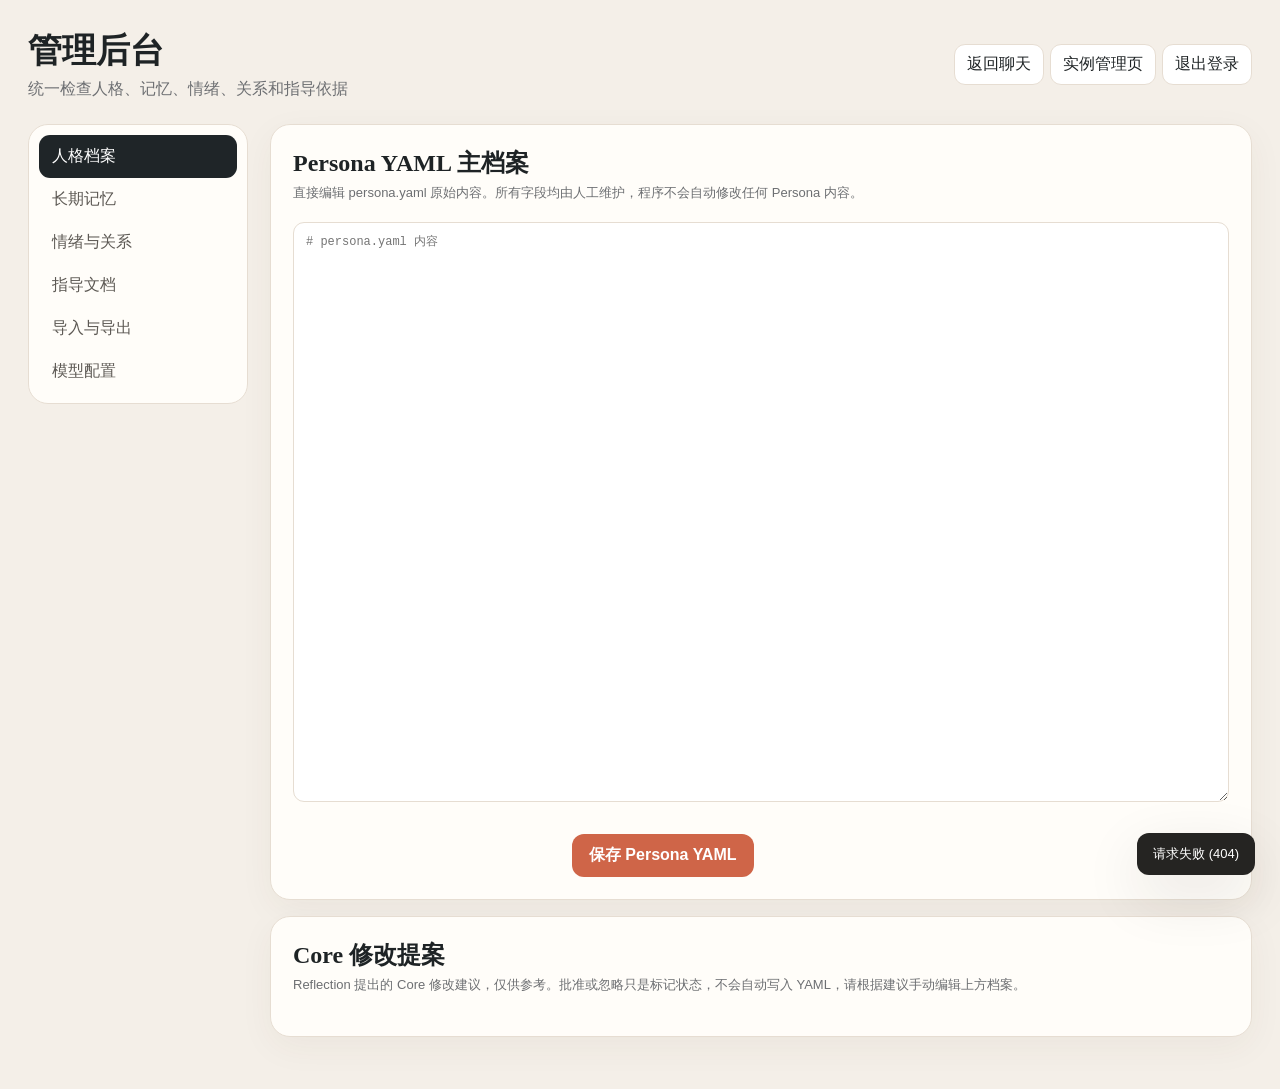
==== commit 1dbf551a: "1.2.0 加入了多用户登录" ====
--- a/static/admin.html
+++ b/static/admin.html
@@ -9,7 +9,7 @@
 </head>
 <body class="admin-page">
   <main class="admin-shell">
-    <header class="admin-header"><div class="admin-title"><h1>管理后台</h1><p>统一检查人格、记忆、情绪、关系和指导依据</p></div><a class="ghost" href="/">← 返回聊天</a></header>
+    <header class="admin-header"><div class="admin-title"><h1>管理后台</h1><p>统一检查人格、记忆、情绪、关系和指导依据</p></div><div class="list-actions"><a class="ghost" href="/">返回聊天</a><a class="ghost" href="/gateway/admin">实例管理页</a><button class="ghost" id="logoutButton" type="button">退出登录</button></div></header>
     <div class="admin-layout">
       <nav class="admin-nav">
         <button class="tab-button active" data-tab="persona">人格档案</button>
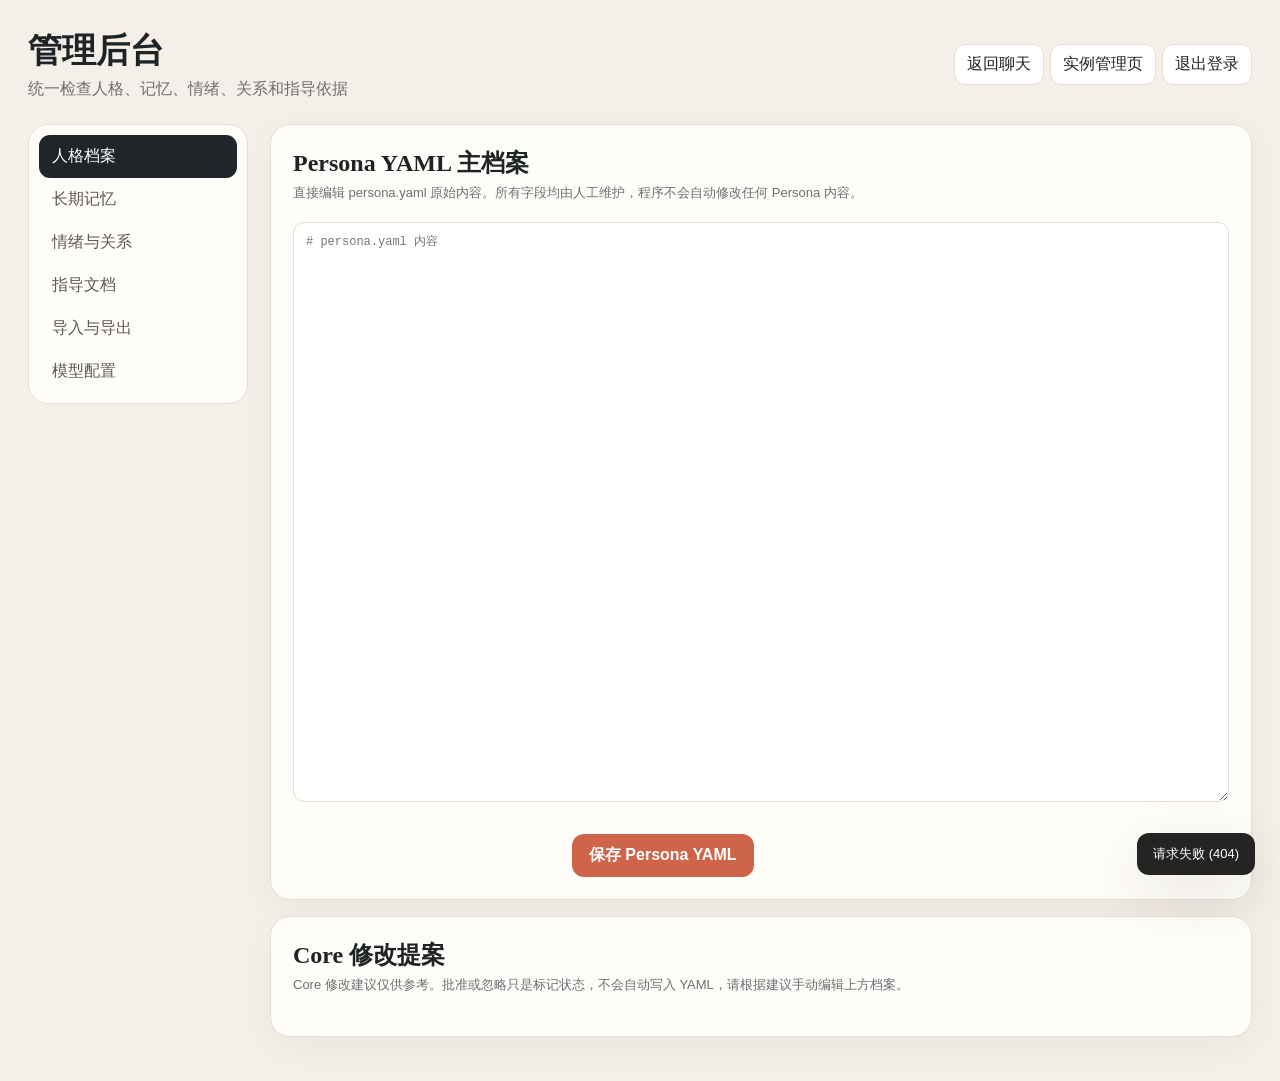
==== commit 29a85716: "2.0.0 initial version can run" ====
--- a/static/admin.html
+++ b/static/admin.html
@@ -22,11 +22,11 @@
       <section class="admin-content">
         <div class="tab-panel active" id="tab-persona">
           <article class="panel-card"><h2>Persona YAML 主档案</h2><p>直接编辑 persona.yaml 原始内容。所有字段均由人工维护，程序不会自动修改任何 Persona 内容。</p><form id="personaProfileForm" class="form-grid persona-profile-form"></form></article>
-          <article class="panel-card"><h2>Core 修改提案</h2><p>Reflection 提出的 Core 修改建议，仅供参考。批准或忽略只是标记状态，不会自动写入 YAML，请根据建议手动编辑上方档案。</p><div id="proposalList" class="list"></div></article>
+          <article class="panel-card"><h2>Core 修改提案</h2><p>Core 修改建议仅供参考。批准或忽略只是标记状态，不会自动写入 YAML，请根据建议手动编辑上方档案。</p><div id="proposalList" class="list"></div></article>
         </div>
         <div class="tab-panel" id="tab-memory">
           <article class="panel-card"><h2>AI Memory</h2><p>这里只维护 AI 自身可被视为事实的长期记忆。它只能来自后台手工录入、YAML 直改或历史资料导入，不会从聊天自动生成。</p><form id="aiMemoryForm" class="form-grid"><div class="field"><label>分类</label><select id="aiMemoryCategory"><option value="episodic">episodic</option><option value="semantic">semantic</option><option value="emotional">emotional</option><option value="shared_experience">shared_experience</option></select></div><div class="field"><label>内容</label><input id="aiMemoryContent" required placeholder="例如：我和对方第一次一起看海"></div><div class="field"><label>来源</label><input id="aiMemorySource" placeholder="例如：admin / import"></div><div class="form-actions"><button class="primary">添加 AI Memory</button></div></form><div class="list" id="aiMemoryList"></div></article>
-          <article class="panel-card"><h2>Contact Memory</h2><p>这部分来自当前联系人的聊天总结，只保留 episodic / semantic / emotional。Reflection 会自动提取，你也可以手工补充或删除。</p><form id="memoryForm" class="form-grid"><div class="field"><label>分类</label><select id="memoryCategory"></select></div><div class="field"><label>内容</label><input id="memoryContent" required placeholder="例如：对方喜欢猫"></div><div class="field"><label><input id="memorySensitive" type="checkbox"> 标记为敏感信息</label></div><div class="form-actions"><button class="primary">添加 Contact Memory</button></div></form><div class="list" id="memoryList"></div></article>
+          <article class="panel-card"><h2>Contact Memory</h2><p>这部分只从当前联系人的真实消息识别，只保留 episodic / semantic / emotional。系统会与既有记忆比对避免重复，你也可以手工补充或删除。</p><form id="memoryForm" class="form-grid"><div class="field"><label>分类</label><select id="memoryCategory"></select></div><div class="field"><label>内容</label><input id="memoryContent" required placeholder="例如：对方喜欢猫"></div><div class="field"><label><input id="memorySensitive" type="checkbox"> 标记为敏感信息</label></div><div class="form-actions"><button class="primary">添加 Contact Memory</button></div></form><div class="list" id="memoryList"></div></article>
         </div>
         <div class="tab-panel" id="tab-state">
           <article class="panel-card"><h2>关系状态</h2><p>当前实现会持续维护六个关系维度，并在严重事件时允许阶段降级。这里可以手工确认阶段，同时查看最近变化记录。</p><div class="form-grid"><div class="field"><label>当前阶段</label><select id="relationshipLevel"></select></div><div class="field"><label>阶段说明</label><div id="relationshipSuggestion" class="code-note">暂无阶段说明</div></div></div><div id="relationshipDimensions" class="metric-grid"></div><div class="form-actions"><button id="saveRelationship" class="primary">保存当前阶段</button></div></article>
@@ -41,7 +41,7 @@
           <article class="panel-card"><h2>数据导出</h2><p>导出联系人、真实聊天、人格、记忆、情绪、关系与生成记录为一个 JSON 文件。</p><a class="primary" href="/api/export" download>导出全部数据</a></article>
         </div>
         <div class="tab-panel" id="tab-model">
-          <article class="panel-card"><h2>模型供应商</h2><p>默认供应商由 AGENT_PROMPT_COMPOSER_* 变量映射；额外供应商通过 MODEL_PROVIDERS_JSON 声明，密钥不会写入数据库。</p><div id="modelList" class="list"></div><div class="code-note">默认变量：AGENT_PROMPT_COMPOSER_BASE_URL、AGENT_PROMPT_COMPOSER_API_KEY、AGENT_PROMPT_COMPOSER_MODEL<br>可选变量：MODEL_PROVIDERS_JSON</div></article>
+          <article class="panel-card"><h2>模型供应商</h2><p>默认供应商由 DEFAULT_* 变量配置；额外供应商通过 MODEL_PROVIDERS_JSON 声明，密钥不会写入数据库。</p><div id="modelList" class="list"></div><div class="code-note">默认变量：DEFAULT_BASE_URL、DEFAULT_API_KEY、DEFAULT_MODEL<br>可选变量：MODEL_PROVIDERS_JSON</div></article>
           <article class="panel-card">
             <h2>各节点模型配置</h2>
             <p>为每个处理节点单独指定模型名称与 Thinking 模式。保存后立即生效，无需重启，覆盖 .env 中的对应配置。</p>
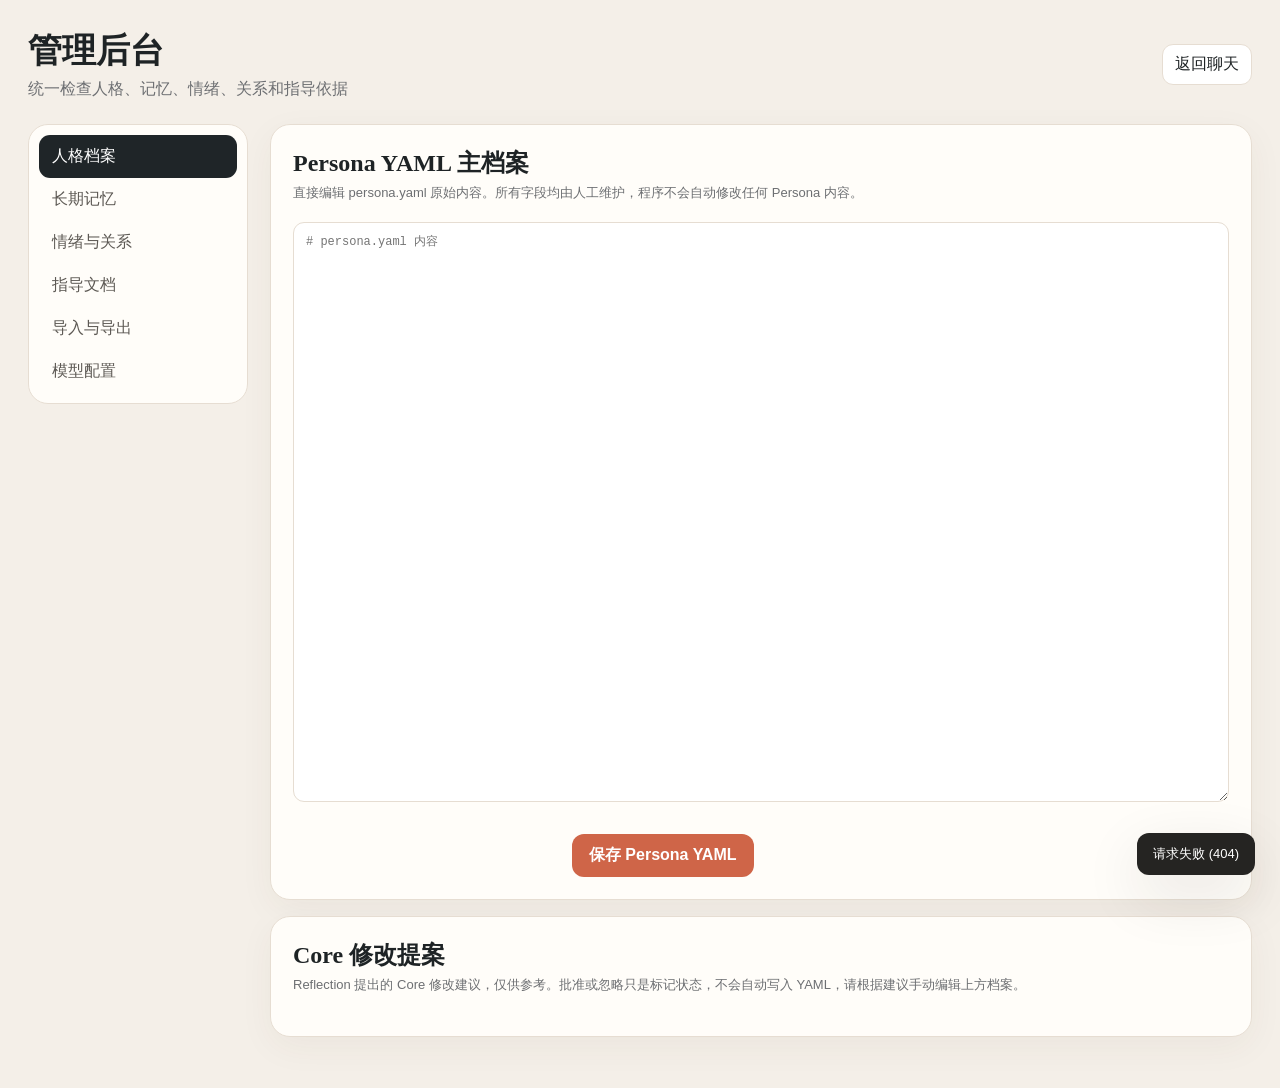
==== commit f1ee1bc7: "0.0.1 去掉了多用户" ====
--- a/static/admin.html
+++ b/static/admin.html
@@ -9,7 +9,7 @@
 </head>
 <body class="admin-page">
   <main class="admin-shell">
-    <header class="admin-header"><div class="admin-title"><h1>管理后台</h1><p>统一检查人格、记忆、情绪、关系和指导依据</p></div><div class="list-actions"><a class="ghost" href="/">返回聊天</a><a class="ghost" href="/gateway/admin">实例管理页</a><button class="ghost" id="logoutButton" type="button">退出登录</button></div></header>
+    <header class="admin-header"><div class="admin-title"><h1>管理后台</h1><p>统一检查人格、记忆、情绪、关系和指导依据</p></div><a class="ghost" href="/">返回聊天</a></header>
     <div class="admin-layout">
       <nav class="admin-nav">
         <button class="tab-button active" data-tab="persona">人格档案</button>
@@ -22,11 +22,11 @@
       <section class="admin-content">
         <div class="tab-panel active" id="tab-persona">
           <article class="panel-card"><h2>Persona YAML 主档案</h2><p>直接编辑 persona.yaml 原始内容。所有字段均由人工维护，程序不会自动修改任何 Persona 内容。</p><form id="personaProfileForm" class="form-grid persona-profile-form"></form></article>
-          <article class="panel-card"><h2>Core 修改提案</h2><p>Core 修改建议仅供参考。批准或忽略只是标记状态，不会自动写入 YAML，请根据建议手动编辑上方档案。</p><div id="proposalList" class="list"></div></article>
+          <article class="panel-card"><h2>Core 修改提案</h2><p>Reflection 提出的 Core 修改建议，仅供参考。批准或忽略只是标记状态，不会自动写入 YAML，请根据建议手动编辑上方档案。</p><div id="proposalList" class="list"></div></article>
         </div>
         <div class="tab-panel" id="tab-memory">
           <article class="panel-card"><h2>AI Memory</h2><p>这里只维护 AI 自身可被视为事实的长期记忆。它只能来自后台手工录入、YAML 直改或历史资料导入，不会从聊天自动生成。</p><form id="aiMemoryForm" class="form-grid"><div class="field"><label>分类</label><select id="aiMemoryCategory"><option value="episodic">episodic</option><option value="semantic">semantic</option><option value="emotional">emotional</option><option value="shared_experience">shared_experience</option></select></div><div class="field"><label>内容</label><input id="aiMemoryContent" required placeholder="例如：我和对方第一次一起看海"></div><div class="field"><label>来源</label><input id="aiMemorySource" placeholder="例如：admin / import"></div><div class="form-actions"><button class="primary">添加 AI Memory</button></div></form><div class="list" id="aiMemoryList"></div></article>
-          <article class="panel-card"><h2>Contact Memory</h2><p>这部分只从当前联系人的真实消息识别，只保留 episodic / semantic / emotional。系统会与既有记忆比对避免重复，你也可以手工补充或删除。</p><form id="memoryForm" class="form-grid"><div class="field"><label>分类</label><select id="memoryCategory"></select></div><div class="field"><label>内容</label><input id="memoryContent" required placeholder="例如：对方喜欢猫"></div><div class="field"><label><input id="memorySensitive" type="checkbox"> 标记为敏感信息</label></div><div class="form-actions"><button class="primary">添加 Contact Memory</button></div></form><div class="list" id="memoryList"></div></article>
+          <article class="panel-card"><h2>Contact Memory</h2><p>这部分来自当前联系人的聊天总结，只保留 episodic / semantic / emotional。Reflection 会自动提取，你也可以手工补充或删除。</p><form id="memoryForm" class="form-grid"><div class="field"><label>分类</label><select id="memoryCategory"></select></div><div class="field"><label>内容</label><input id="memoryContent" required placeholder="例如：对方喜欢猫"></div><div class="field"><label><input id="memorySensitive" type="checkbox"> 标记为敏感信息</label></div><div class="form-actions"><button class="primary">添加 Contact Memory</button></div></form><div class="list" id="memoryList"></div></article>
         </div>
         <div class="tab-panel" id="tab-state">
           <article class="panel-card"><h2>关系状态</h2><p>当前实现会持续维护六个关系维度，并在严重事件时允许阶段降级。这里可以手工确认阶段，同时查看最近变化记录。</p><div class="form-grid"><div class="field"><label>当前阶段</label><select id="relationshipLevel"></select></div><div class="field"><label>阶段说明</label><div id="relationshipSuggestion" class="code-note">暂无阶段说明</div></div></div><div id="relationshipDimensions" class="metric-grid"></div><div class="form-actions"><button id="saveRelationship" class="primary">保存当前阶段</button></div></article>
@@ -41,7 +41,7 @@
           <article class="panel-card"><h2>数据导出</h2><p>导出联系人、真实聊天、人格、记忆、情绪、关系与生成记录为一个 JSON 文件。</p><a class="primary" href="/api/export" download>导出全部数据</a></article>
         </div>
         <div class="tab-panel" id="tab-model">
-          <article class="panel-card"><h2>模型供应商</h2><p>默认供应商由 DEFAULT_* 变量配置；额外供应商通过 MODEL_PROVIDERS_JSON 声明，密钥不会写入数据库。</p><div id="modelList" class="list"></div><div class="code-note">默认变量：DEFAULT_BASE_URL、DEFAULT_API_KEY、DEFAULT_MODEL<br>可选变量：MODEL_PROVIDERS_JSON</div></article>
+          <article class="panel-card"><h2>模型供应商</h2><p>默认供应商由 AGENT_PROMPT_COMPOSER_* 变量映射；额外供应商通过 MODEL_PROVIDERS_JSON 声明，密钥不会写入数据库。</p><div id="modelList" class="list"></div><div class="code-note">默认变量：AGENT_PROMPT_COMPOSER_BASE_URL、AGENT_PROMPT_COMPOSER_API_KEY、AGENT_PROMPT_COMPOSER_MODEL<br>可选变量：MODEL_PROVIDERS_JSON</div></article>
           <article class="panel-card">
             <h2>各节点模型配置</h2>
             <p>为每个处理节点单独指定模型名称与 Thinking 模式。保存后立即生效，无需重启，覆盖 .env 中的对应配置。</p>
--- a/static/styles.css
+++ b/static/styles.css
@@ -369,6 +369,13 @@
   line-height: 1.45;
 }
 
+.candidate-instruction {
+  margin: -4px 0 0;
+  color: #746b62;
+  font-size: 12px;
+  line-height: 1.5;
+}
+
 .candidate-card textarea {
   min-height: 76px;
   padding: 2px 0;
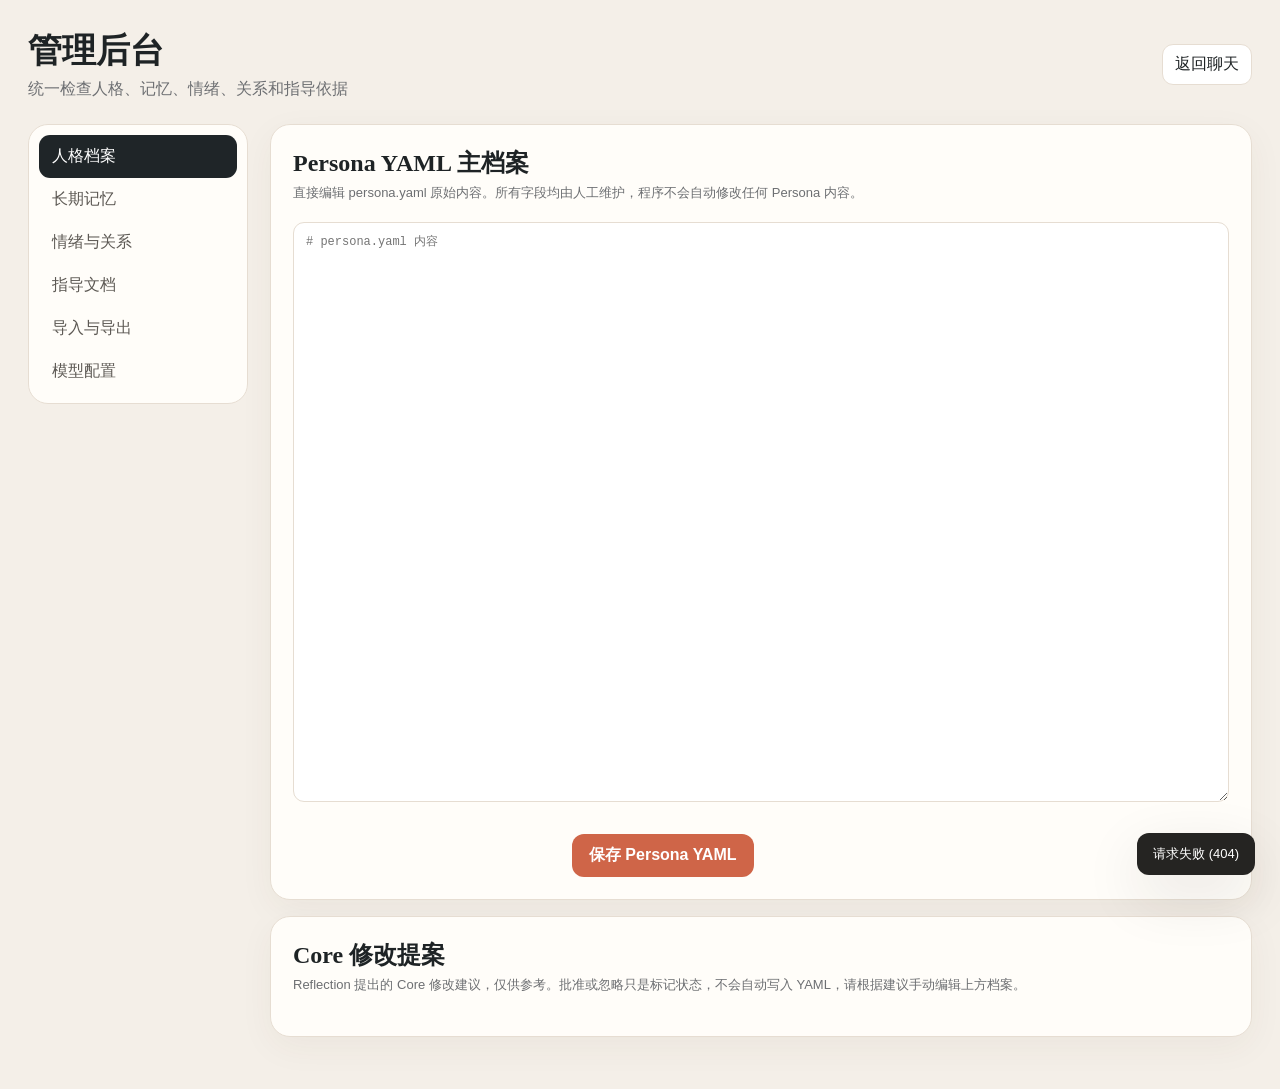
==== commit b5f298bc: "0.0.2 修改了一些问题" ====
--- a/static/admin.html
+++ b/static/admin.html
@@ -25,7 +25,7 @@
           <article class="panel-card"><h2>Core 修改提案</h2><p>Reflection 提出的 Core 修改建议，仅供参考。批准或忽略只是标记状态，不会自动写入 YAML，请根据建议手动编辑上方档案。</p><div id="proposalList" class="list"></div></article>
         </div>
         <div class="tab-panel" id="tab-memory">
-          <article class="panel-card"><h2>AI Memory</h2><p>这里只维护 AI 自身可被视为事实的长期记忆。它只能来自后台手工录入、YAML 直改或历史资料导入，不会从聊天自动生成。</p><form id="aiMemoryForm" class="form-grid"><div class="field"><label>分类</label><select id="aiMemoryCategory"><option value="episodic">episodic</option><option value="semantic">semantic</option><option value="emotional">emotional</option><option value="shared_experience">shared_experience</option></select></div><div class="field"><label>内容</label><input id="aiMemoryContent" required placeholder="例如：我和对方第一次一起看海"></div><div class="field"><label>来源</label><input id="aiMemorySource" placeholder="例如：admin / import"></div><div class="form-actions"><button class="primary">添加 AI Memory</button></div></form><div class="list" id="aiMemoryList"></div></article>
+          <article class="panel-card"><h2>AI Memory</h2><p>这里只维护 AI 自身可被视为事实的长期记忆。它只能来自后台手工录入、YAML 直改或历史资料导入，不会从聊天自动生成。</p><form id="aiMemoryForm" class="form-grid"><div class="field"><label>分类</label><select id="aiMemoryCategory"><option value="episodic">episodic</option><option value="semantic">semantic</option><option value="emotional">emotional</option><option value="shared_experience">shared_experience</option></select></div><div class="field"><label>内容</label><input id="aiMemoryContent" required placeholder="例如：我和对方第一次一起看海"></div><div class="form-actions"><button class="primary">添加 AI Memory</button></div></form><div class="list" id="aiMemoryList"></div></article>
           <article class="panel-card"><h2>Contact Memory</h2><p>这部分来自当前联系人的聊天总结，只保留 episodic / semantic / emotional。Reflection 会自动提取，你也可以手工补充或删除。</p><form id="memoryForm" class="form-grid"><div class="field"><label>分类</label><select id="memoryCategory"></select></div><div class="field"><label>内容</label><input id="memoryContent" required placeholder="例如：对方喜欢猫"></div><div class="field"><label><input id="memorySensitive" type="checkbox"> 标记为敏感信息</label></div><div class="form-actions"><button class="primary">添加 Contact Memory</button></div></form><div class="list" id="memoryList"></div></article>
         </div>
         <div class="tab-panel" id="tab-state">
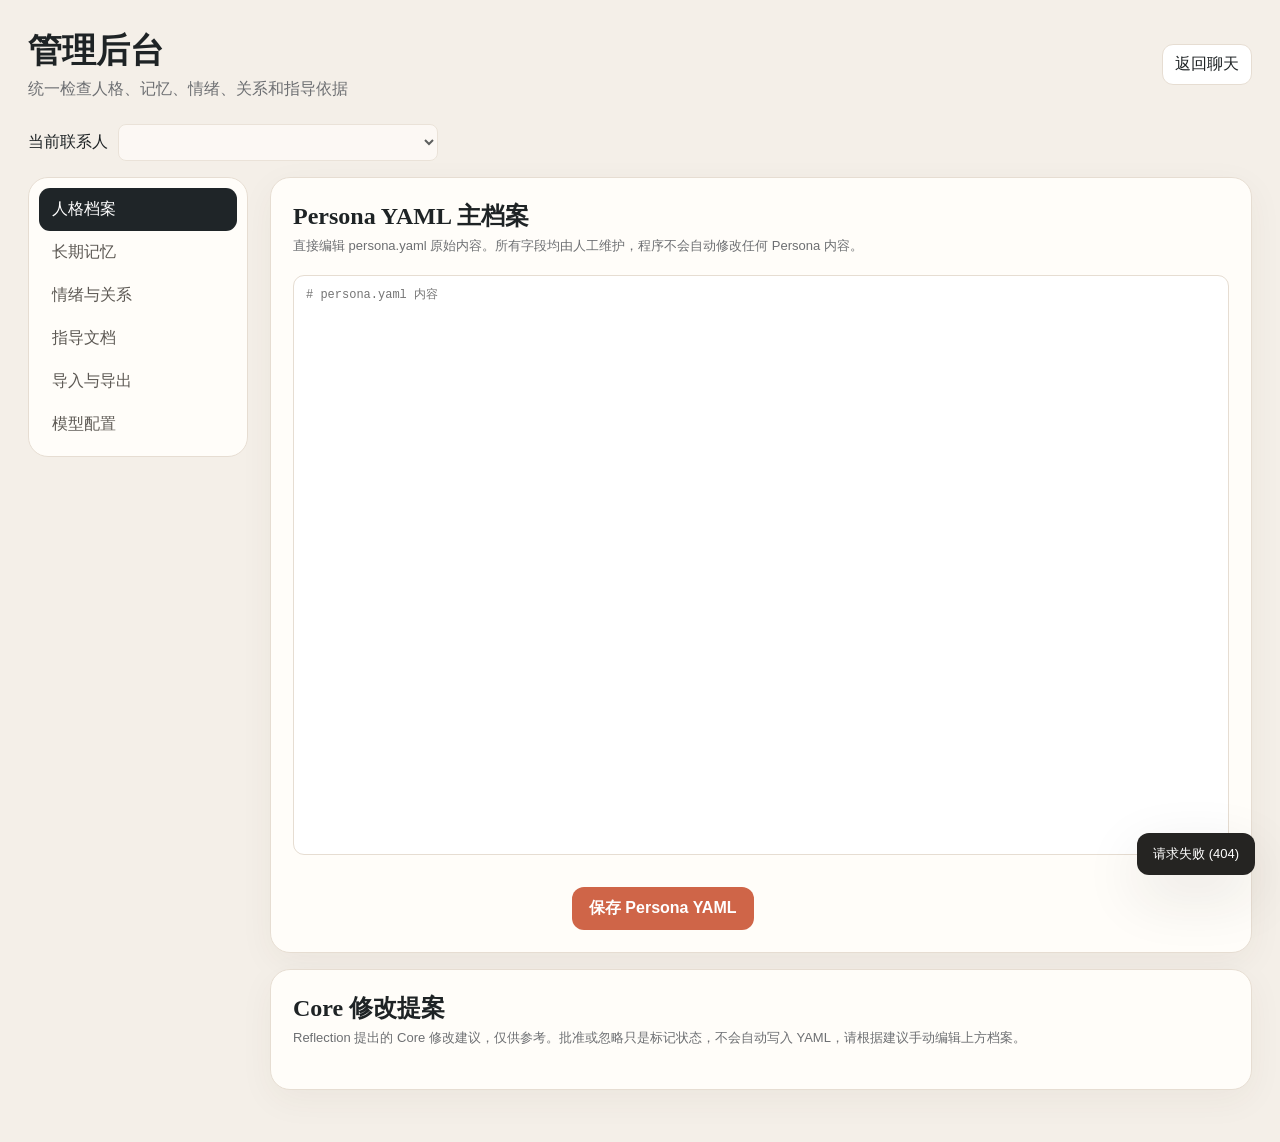
==== commit c5754963: "1.0.0 更新成了多联系人模式" ====
--- a/static/admin.html
+++ b/static/admin.html
@@ -4,12 +4,13 @@
   <meta charset="utf-8">
   <meta name="viewport" content="width=device-width,initial-scale=1">
   <title>Persona Chat · 管理后台</title>
-  <link rel="stylesheet" href="/static/styles.css?v=20260813a">
-  <script defer src="/static/admin.js?v=20260811-agent-models"></script>
+  <link rel="stylesheet" href="/static/styles.css?v=20261029-contacts">
+  <script defer src="/static/admin.js?v=20261029-contacts"></script>
 </head>
 <body class="admin-page">
   <main class="admin-shell">
-    <header class="admin-header"><div class="admin-title"><h1>管理后台</h1><p>统一检查人格、记忆、情绪、关系和指导依据</p></div><a class="ghost" href="/">返回聊天</a></header>
+    <header class="admin-header"><div class="admin-title"><h1>管理后台</h1><p>统一检查人格、记忆、情绪、关系和指导依据</p></div><a class="ghost" id="chatLink" href="/">返回聊天</a></header>
+    <label class="admin-contact">当前联系人<select id="adminContactSelect" disabled></select></label>
     <div class="admin-layout">
       <nav class="admin-nav">
         <button class="tab-button active" data-tab="persona">人格档案</button>
@@ -25,6 +26,12 @@
           <article class="panel-card"><h2>Core 修改提案</h2><p>Reflection 提出的 Core 修改建议，仅供参考。批准或忽略只是标记状态，不会自动写入 YAML，请根据建议手动编辑上方档案。</p><div id="proposalList" class="list"></div></article>
         </div>
         <div class="tab-panel" id="tab-memory">
+          <div class="form-actions">
+            <button id="importAiMemoryButton" class="secondary" type="button">导入 AI Memory</button>
+            <input id="importAiMemoryFile" type="file" accept=".yaml,.yml,.json" aria-label="AI Memory 文件" hidden>
+            <button id="importContactMemoryButton" class="secondary" type="button">导入 Contact Memory</button>
+            <input id="importContactMemoryFile" type="file" accept=".yaml,.yml,.json" aria-label="Contact Memory 文件" hidden>
+          </div>
           <article class="panel-card"><h2>AI Memory</h2><p>这里只维护 AI 自身可被视为事实的长期记忆。它只能来自后台手工录入、YAML 直改或历史资料导入，不会从聊天自动生成。</p><form id="aiMemoryForm" class="form-grid"><div class="field"><label>分类</label><select id="aiMemoryCategory"><option value="episodic">episodic</option><option value="semantic">semantic</option><option value="emotional">emotional</option><option value="shared_experience">shared_experience</option></select></div><div class="field"><label>内容</label><input id="aiMemoryContent" required placeholder="例如：我和对方第一次一起看海"></div><div class="form-actions"><button class="primary">添加 AI Memory</button></div></form><div class="list" id="aiMemoryList"></div></article>
           <article class="panel-card"><h2>Contact Memory</h2><p>这部分来自当前联系人的聊天总结，只保留 episodic / semantic / emotional。Reflection 会自动提取，你也可以手工补充或删除。</p><form id="memoryForm" class="form-grid"><div class="field"><label>分类</label><select id="memoryCategory"></select></div><div class="field"><label>内容</label><input id="memoryContent" required placeholder="例如：对方喜欢猫"></div><div class="field"><label><input id="memorySensitive" type="checkbox"> 标记为敏感信息</label></div><div class="form-actions"><button class="primary">添加 Contact Memory</button></div></form><div class="list" id="memoryList"></div></article>
         </div>
--- a/static/styles.css
+++ b/static/styles.css
@@ -135,6 +135,93 @@
   letter-spacing: 0.13em;
 }
 
+#contactDialog {
+  width: min(420px, calc(100% - 32px));
+  padding: 24px;
+  border: 1px solid var(--line);
+  border-radius: 8px;
+  background: var(--panel);
+  color: var(--ink);
+}
+
+#contactDialog::backdrop {
+  background: rgba(30, 35, 37, 0.35);
+}
+
+#contactForm {
+  display: grid;
+  gap: 12px;
+}
+
+#contactForm h2 {
+  margin: 0;
+  font-size: 20px;
+}
+
+#contactNameInput {
+  min-width: 0;
+  width: 100%;
+  padding: 10px;
+  border: 1px solid var(--line);
+  border-radius: 8px;
+}
+
+#contactError {
+  margin: 0;
+  color: var(--danger);
+  overflow-wrap: anywhere;
+}
+
+.topbar > div {
+  min-width: 0;
+  overflow-wrap: anywhere;
+}
+
+.contact-controls {
+  display: grid;
+  grid-template-columns: minmax(0, 1fr) 38px;
+  gap: 8px;
+}
+
+.contact-controls select,
+.admin-contact select {
+  width: 100%;
+  min-width: 0;
+  padding: 8px;
+  border: 1px solid var(--line);
+  border-radius: 8px;
+  background: var(--panel);
+  color: var(--ink);
+}
+
+.contact-controls .contact-add {
+  width: 38px;
+  height: 38px;
+  padding: 0;
+  font-size: 22px;
+}
+
+#renameContactButton {
+  grid-column: 1 / -1;
+}
+
+.contact-controls button:disabled,
+.contact-controls select:disabled {
+  opacity: 0.55;
+  cursor: wait;
+}
+
+.admin-contact {
+  display: flex;
+  align-items: center;
+  gap: 10px;
+  margin-bottom: 16px;
+}
+
+.admin-contact select {
+  max-width: 320px;
+}
+
 .contact {
   display: flex;
   width: 100%;
@@ -156,6 +243,8 @@
 .contact > span:last-child {
   display: flex;
   flex-direction: column;
+  min-width: 0;
+  overflow-wrap: anywhere;
 }
 
 .avatar {
@@ -367,13 +456,6 @@
   background: #fff0db;
   font-size: 11px;
   line-height: 1.45;
-}
-
-.candidate-instruction {
-  margin: -4px 0 0;
-  color: #746b62;
-  font-size: 12px;
-  line-height: 1.5;
 }
 
 .candidate-card textarea {
